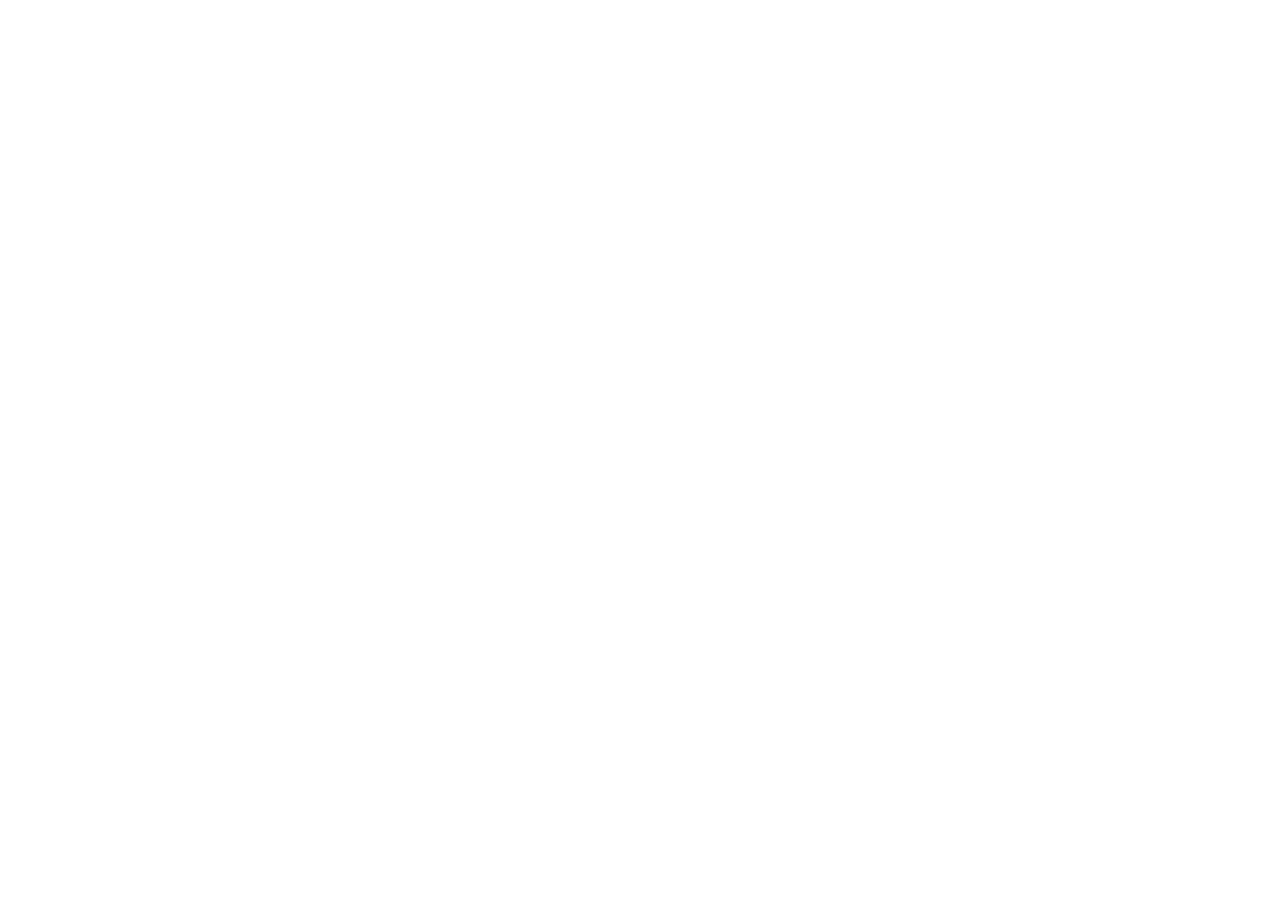
==== index.html @ 2e58e0e0 "first commit on front end" ====
<html>
	<head>
		<meta charset="UTF-8">
		<title> Filipe's Profile </title>
		<!-- Put meta data and trackers -->
		<!-- google analytics and hotjar -->
		<!-- import js, font color and other imports -->
		<meta name="description" content="Filipe is an amazing trainer">
		<!-- og facebooks open graph meta data -->
	<head>
	<body>
	</body>
</html>
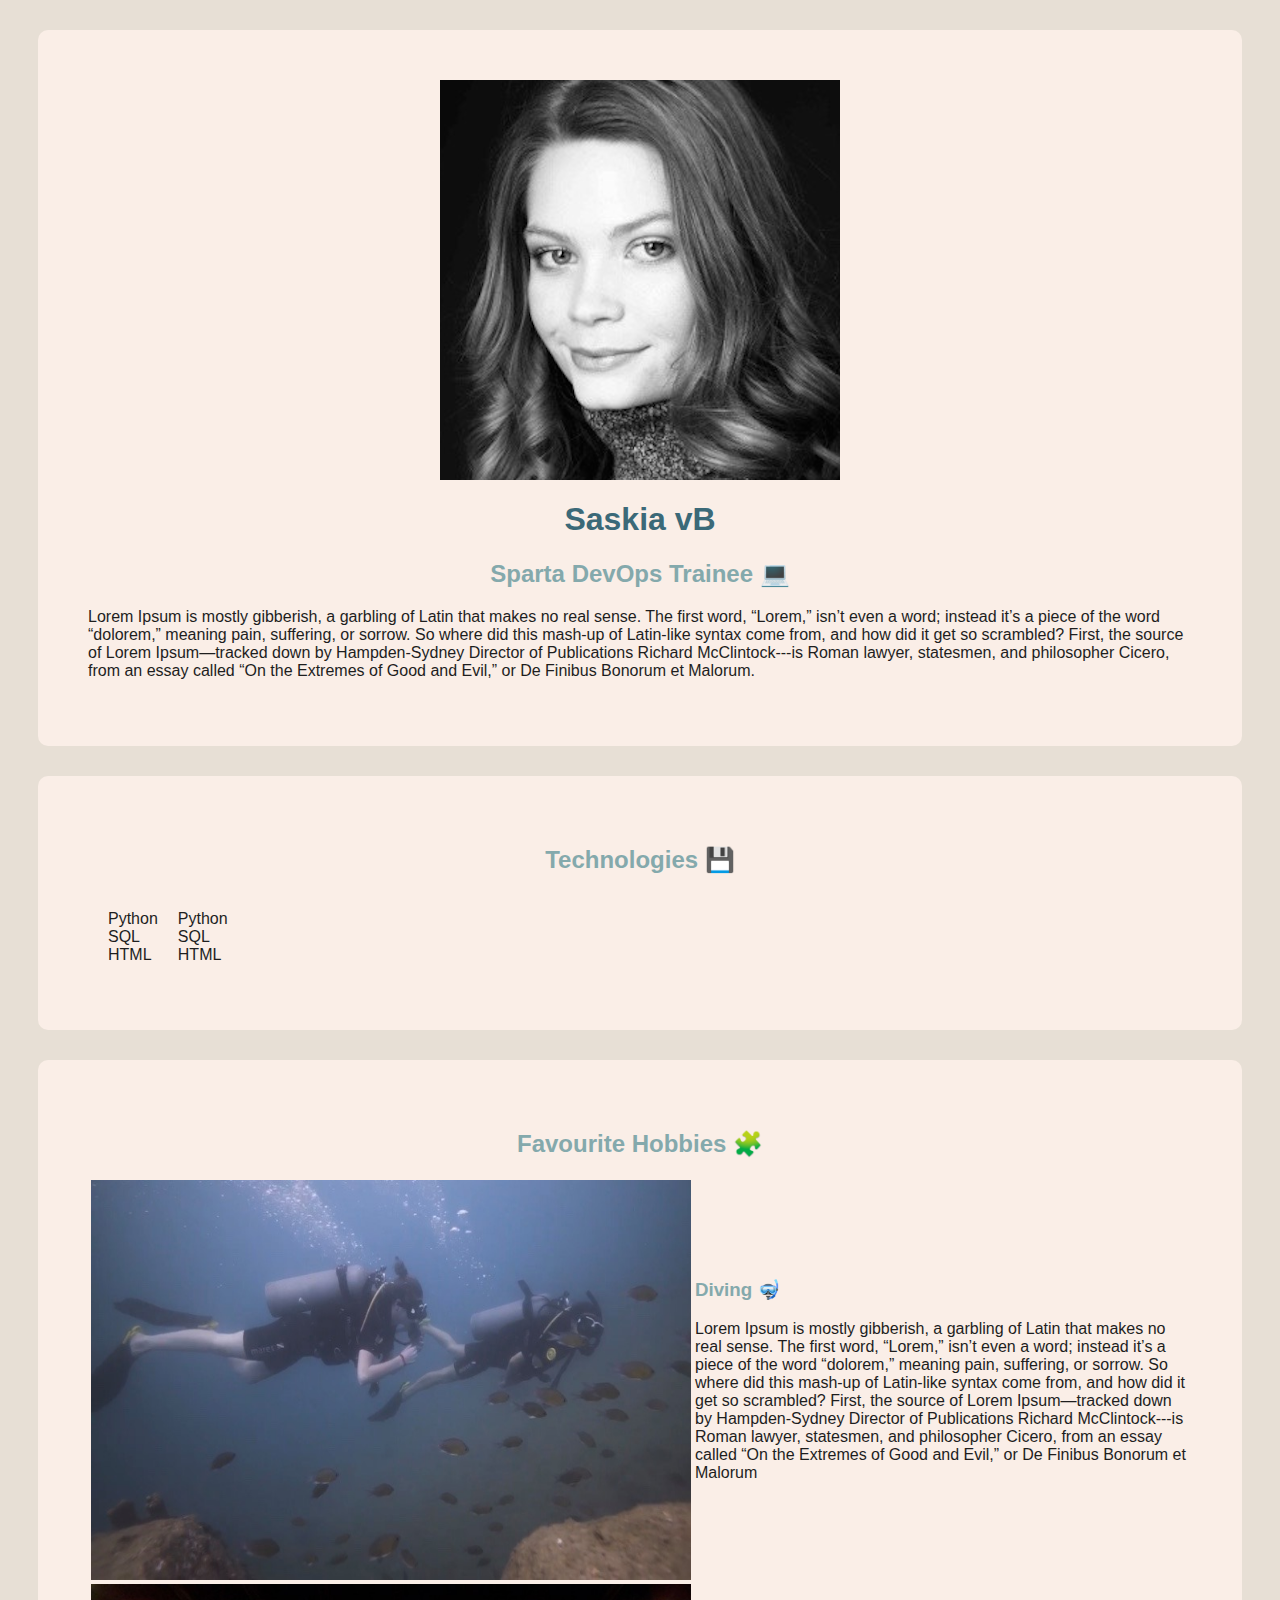
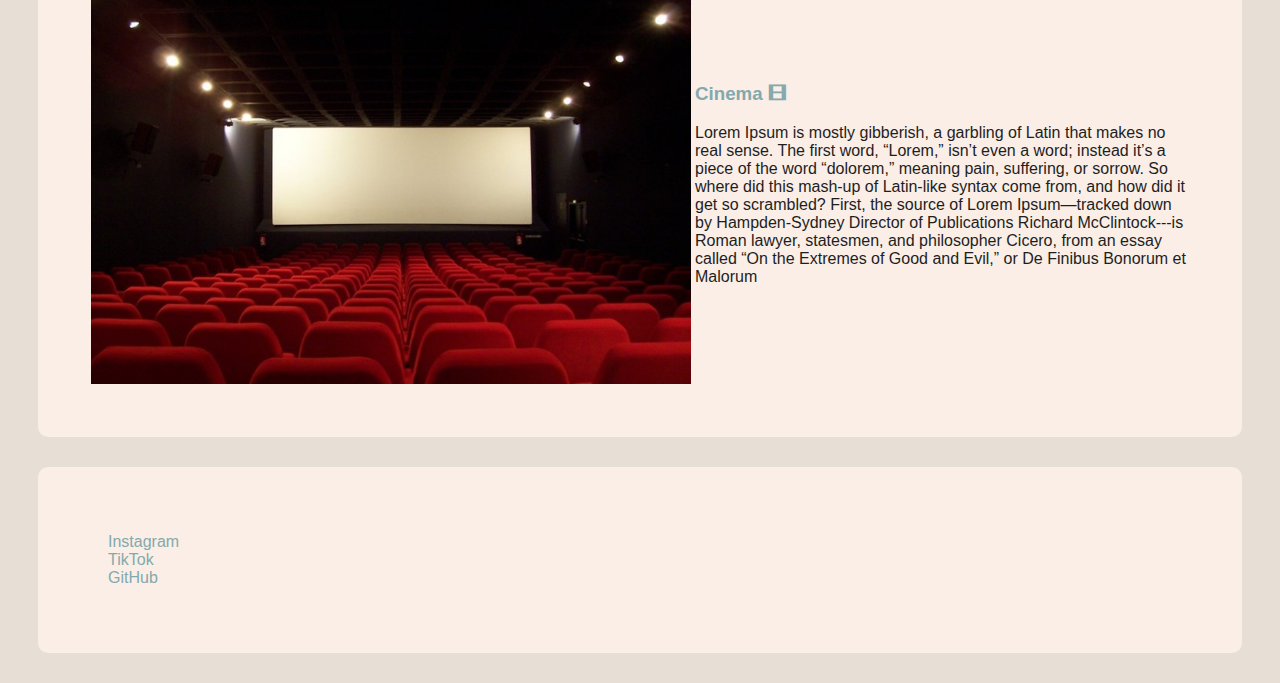
==== commit 771c4bb7: "changed the names of files" ====
--- a/index.html
+++ b/index.html
@@ -1,13 +1,63 @@
 <html>
 	<head>
-		<meta charset="UTF-8">
-		<title> Filipe's Profile </title>
-		<!-- Put meta data and trackers -->
-		<!-- google analytics and hotjar -->
-		<!-- import js, font color and other imports -->
-		<meta name="description" content="Filipe is an amazing trainer">
-		<!-- og facebooks open graph meta data -->
-	<head>
+		<meta charset="utf-8">
+		<title>Saskia's Prfile</title>
+		<link rel="stylesheet" type="text/css" href="style.css">
+	</head>
 	<body>
+		<div class="section-cream text-center">
+			<img src="photos/cv_photo.jpeg">
+			<h1>Saskia vB</h1>
+			<h2>Sparta DevOps Trainee 💻</h2>
+			<p class="text-left">Lorem Ipsum is mostly gibberish, a garbling of Latin that makes no real sense. The first word, “Lorem,” isn’t even a word; instead it’s a piece of the word “dolorem,” meaning pain, suffering, or sorrow. So where did this mash-up of Latin-like syntax come from, and how did it get so scrambled? First, the source of Lorem Ipsum—tracked down by Hampden-Sydney Director of Publications Richard McClintock---is Roman lawyer, statesmen, and philosopher Cicero, from an essay called “On the Extremes of Good and Evil,” or De Finibus Bonorum et Malorum.</p>
+		</div>
+
+		<div class="section-cream changes">
+			<h2>Technologies 💾</h2>
+			
+			<div class= "inline-blocks">
+				<ul>
+					<li>Python</li>
+					<li>SQL</li>
+					<li>HTML</li>
+				</ul>
+				<ul>
+					<li>Python</li>
+					<li>SQL</li>
+					<li>HTML</li>
+				</ul>
+			</div>
+		</div>
+
+		<div class="section-cream">
+			<h2>Favourite Hobbies 🧩</h2>
+			<table>
+				<tr>
+					<td>
+						<img src="photos/diving.jpg" style="width:600px;height:400px;">
+					</td>
+					<td>
+						<h3>Diving 🤿</h3>
+						<p>Lorem Ipsum is mostly gibberish, a garbling of Latin that makes no real sense. The first word, “Lorem,” isn’t even a word; instead it’s a piece of the word “dolorem,” meaning pain, suffering, or sorrow. So where did this mash-up of Latin-like syntax come from, and how did it get so scrambled? First, the source of Lorem Ipsum—tracked down by Hampden-Sydney Director of Publications Richard McClintock---is Roman lawyer, statesmen, and philosopher Cicero, from an essay called “On the Extremes of Good and Evil,” or De Finibus Bonorum et Malorum </p>
+					</td>
+				</tr>
+				<tr>
+					<td>
+						<img src="photos/cinema.jpg" style="width:600px;height:400px;">
+					</td>
+					<td>
+						<h3>Cinema 🎞</h3>
+						<p>Lorem Ipsum is mostly gibberish, a garbling of Latin that makes no real sense. The first word, “Lorem,” isn’t even a word; instead it’s a piece of the word “dolorem,” meaning pain, suffering, or sorrow. So where did this mash-up of Latin-like syntax come from, and how did it get so scrambled? First, the source of Lorem Ipsum—tracked down by Hampden-Sydney Director of Publications Richard McClintock---is Roman lawyer, statesmen, and philosopher Cicero, from an essay called “On the Extremes of Good and Evil,” or De Finibus Bonorum et Malorum</p>
+					</td>
+				</tr>
+			</table>
+		</div>
+		<div class="section-cream">
+			<ul>
+				<li><a href="https://www.instagram.com/">Instagram</a></li>
+				<li><a href="https://www.tiktok.com/fr/">TikTok</a></li>
+				<li><a href="https://github.com/">GitHub</a></li>
+			</ul>
+		</div>
 	</body>
 </html>--- a/style.css
+++ b/style.css
@@ -0,0 +1,64 @@
+h1{
+	color:#3b6978;
+	font-family: helvetica;
+	font-weight: bold;
+}
+
+h1,h2{
+	text-align: center;
+}
+
+h2,h3 {
+	color:#84a9ac;
+	font-family: helvetica;
+}
+
+body{
+	background-color: #e7dfd5
+}
+
+body, p{
+	color:rgb(30,30,30);
+	font-family: helvetica
+}
+
+a {
+	text-decoration: none;
+	color:#84a9ac;
+	font-family: helvetica;
+}
+
+.section-cream{
+	background-color: #faeee7;
+	padding:50px;
+	margin:30px;
+	border-radius: 10px;
+}
+
+.text-center{
+	text-align: center;
+}
+
+.text-left{
+	text-align: left;
+}
+
+img{
+	border-image: 20px
+	text-align: center;
+}
+
+ul {
+	list-style: none;
+	padding-left: 20px;
+}
+
+.changes{
+
+
+}
+
+.inline-blocks{
+	display:flex;
+	justify-content: : space-around;
+}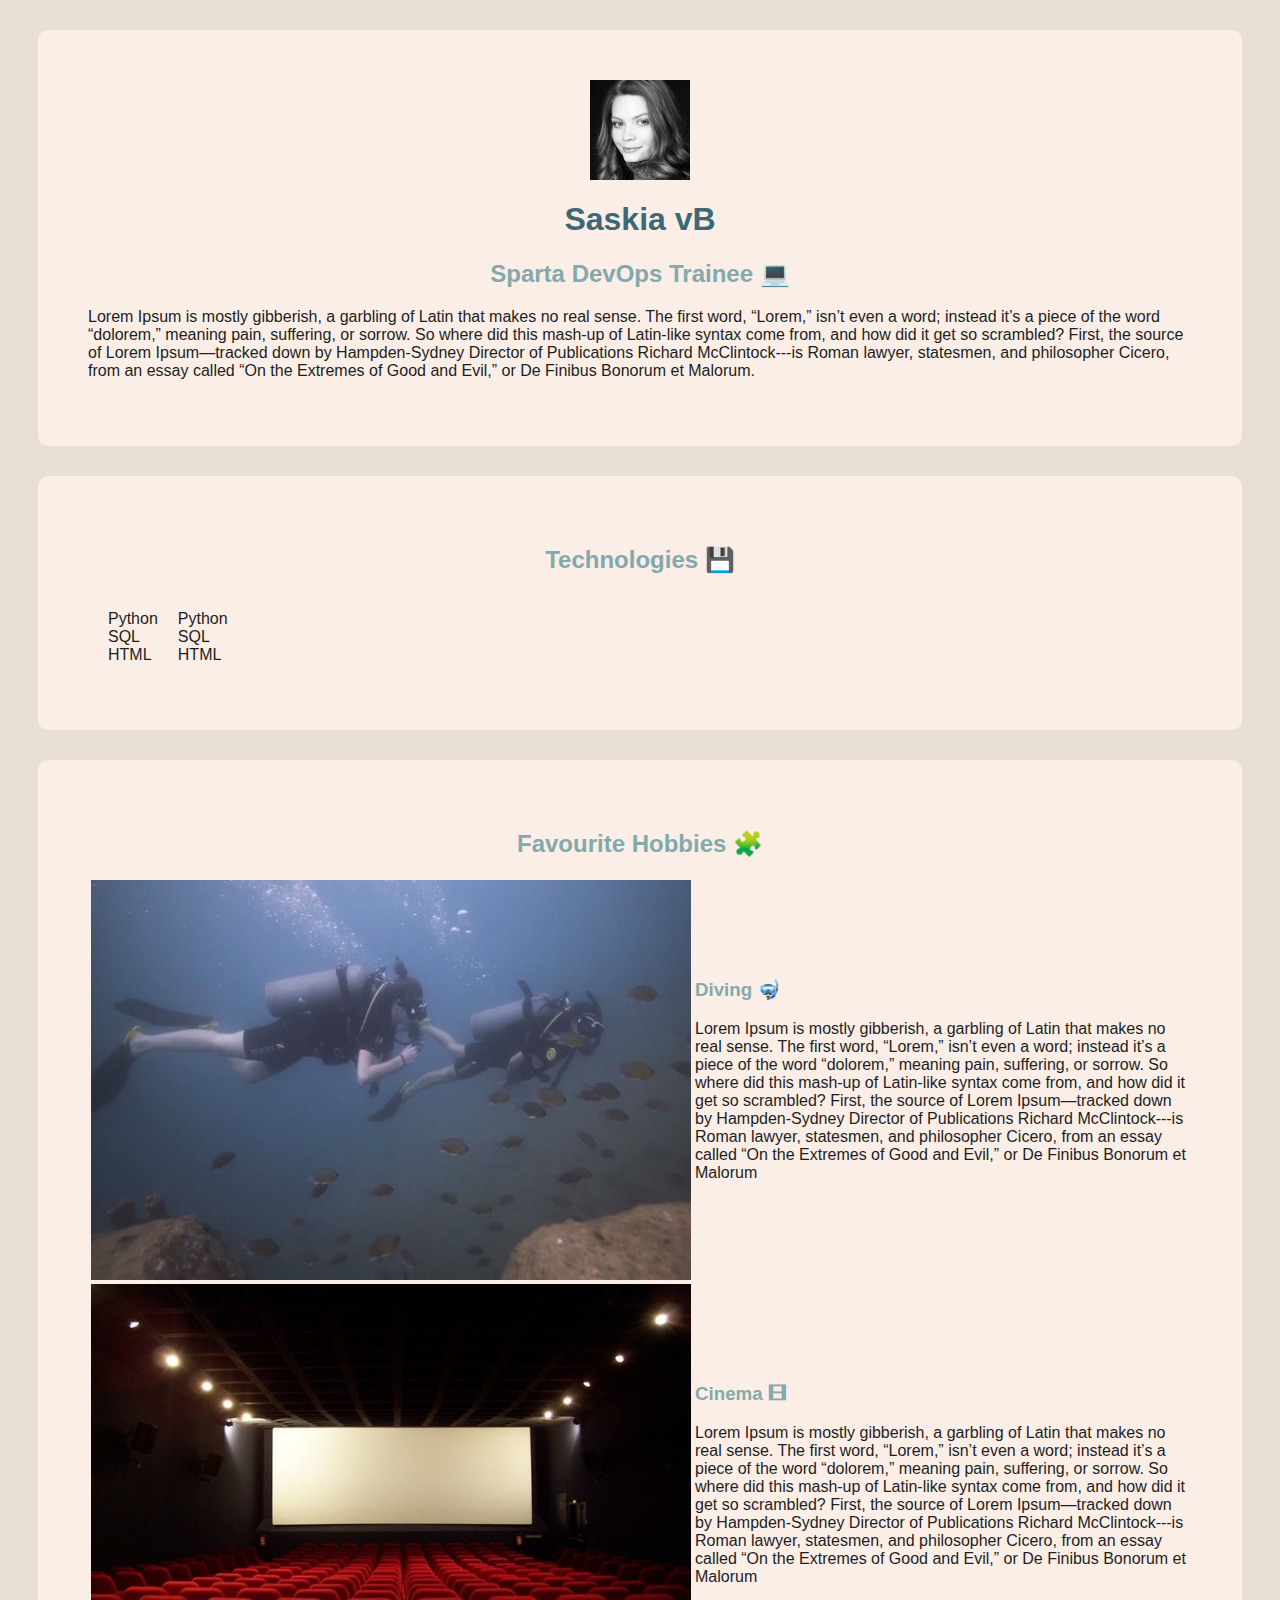
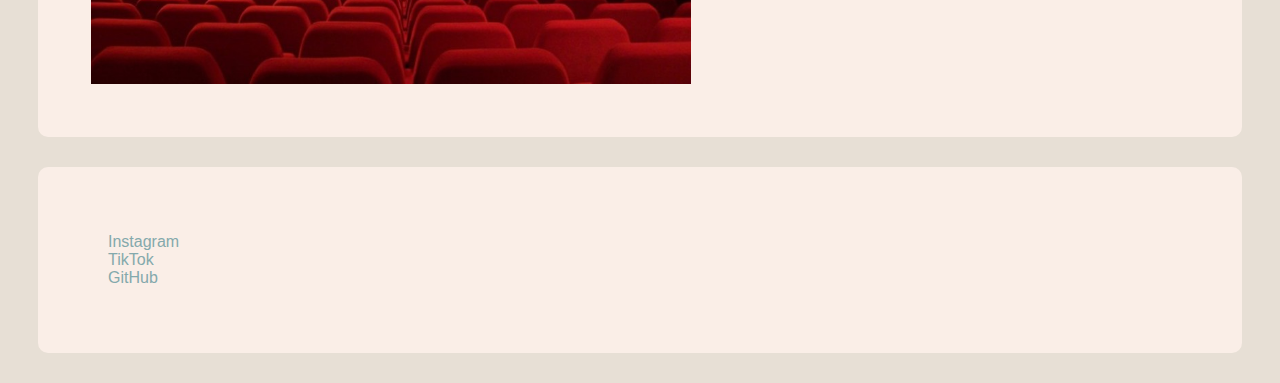
==== commit 4ffbd3cd: "changed size of cv pic" ====
--- a/index.html
+++ b/index.html
@@ -6,7 +6,8 @@
 	</head>
 	<body>
 		<div class="section-cream text-center">
-			<img src="photos/cv_photo.jpeg">
+			<img src="photos/cv_photo.jpeg" style="width: 100px; height:100px;">
+
 			<h1>Saskia vB</h1>
 			<h2>Sparta DevOps Trainee 💻</h2>
 			<p class="text-left">Lorem Ipsum is mostly gibberish, a garbling of Latin that makes no real sense. The first word, “Lorem,” isn’t even a word; instead it’s a piece of the word “dolorem,” meaning pain, suffering, or sorrow. So where did this mash-up of Latin-like syntax come from, and how did it get so scrambled? First, the source of Lorem Ipsum—tracked down by Hampden-Sydney Director of Publications Richard McClintock---is Roman lawyer, statesmen, and philosopher Cicero, from an essay called “On the Extremes of Good and Evil,” or De Finibus Bonorum et Malorum.</p>
